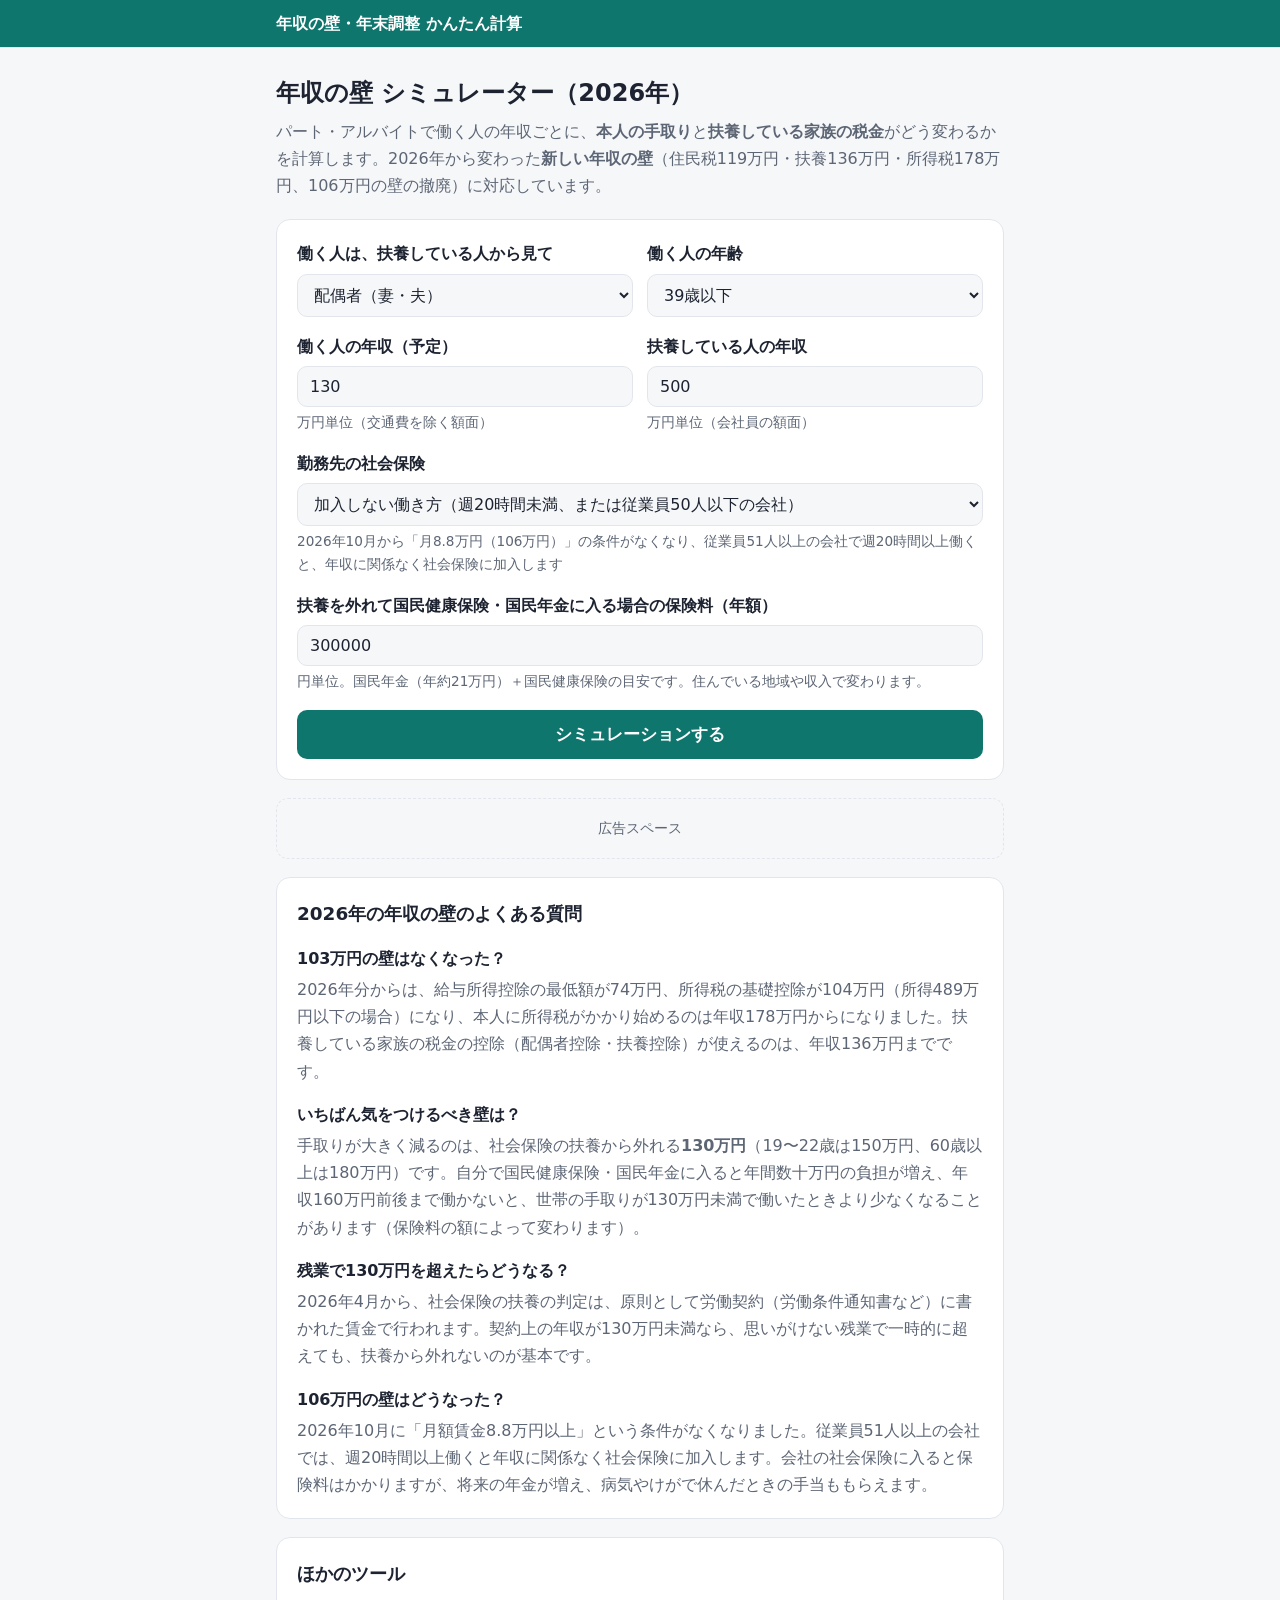
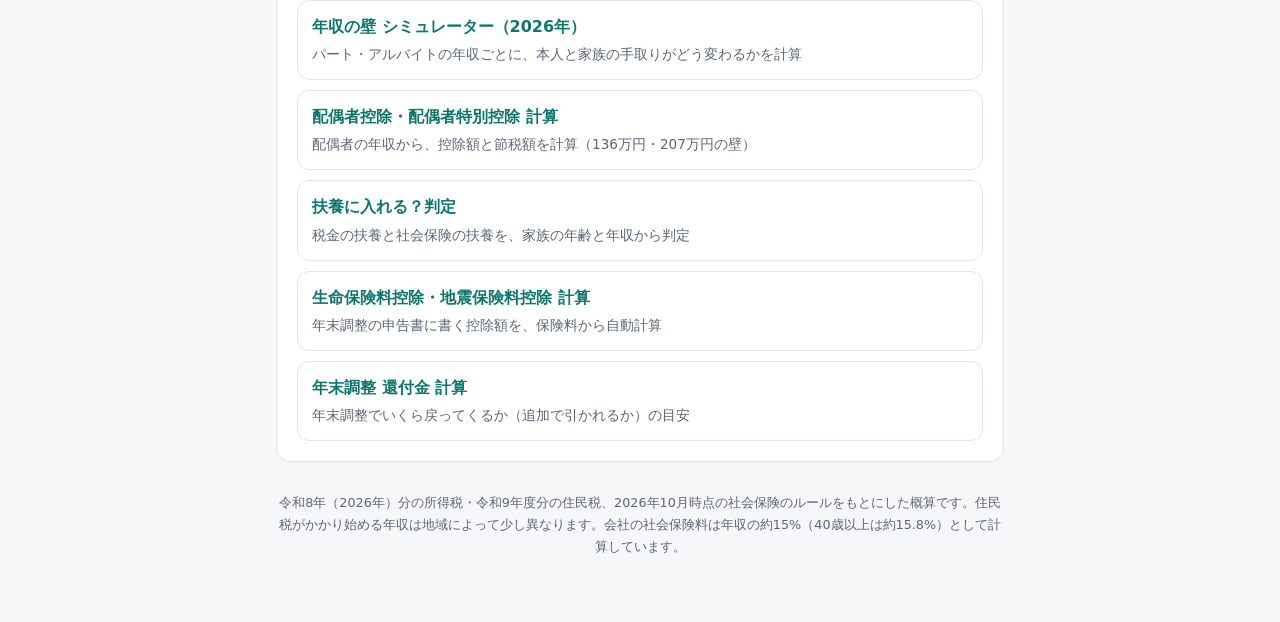
==== index.html @ 6ee4a46b "年収の壁・年末調整 かんたん計算を公開（5ツール） Co-Authored-By: Claude Opus 5.5 <noreply@anthropic.com>" ====
<!doctype html>
<html lang="ja">
<head>
<meta charset="utf-8">
<meta name="viewport" content="width=device-width, initial-scale=1">
<title>年収の壁 シミュレーター【2026年】｜パートの手取りと家族の税金を計算（119万・130万・136万・178万）</title>
<meta name="description" content="パート・アルバイトの年収を入れるだけで、本人の税金・社会保険料・手取りと、扶養している家族の税金がどう変わるかを計算。2026年の新しい年収の壁（住民税119万円、扶養136万円、所得税178万円、106万円の壁の撤廃）に対応した無料シミュレーターです。">
<link rel="canonical" href="https://harryquad.github.io/nenmatsu/">
<link rel="stylesheet" href="assets/style.css">
<style>
.walls{list-style:none;margin:0;padding:0}
.walls li{padding:10px 0;border-bottom:1px solid var(--line)}
.walls b{display:inline-block;min-width:5.5em;color:var(--accent)}
.walls .passed b{color:var(--warn)}
tr.me td{background:var(--accent-soft);font-weight:700}
tr.drop td.num:last-child{color:var(--err)}
.chart svg{width:100%;height:auto;display:block}
.chart .axis{stroke:var(--line)}
.chart .lbl{fill:var(--muted);font-size:11px}
.chart .line{fill:none;stroke:var(--accent);stroke-width:2.5}
.chart .line2{fill:none;stroke:var(--muted);stroke-width:1.5;stroke-dasharray:4 3}
.chart .dot{fill:var(--accent)}
.legend{display:flex;gap:16px;font-size:.8rem;color:var(--muted);margin-top:6px;flex-wrap:wrap}
.legend span::before{content:"";display:inline-block;width:14px;height:3px;margin-right:5px;vertical-align:middle;background:var(--accent)}
.legend span.l2::before{background:var(--muted)}
</style>
</head>
<body>
<header class="site-header"><div><a href="/nenmatsu/">年収の壁・年末調整 かんたん計算</a></div></header>
<div class="wrap">
  <h1>年収の壁 シミュレーター（2026年）</h1>
  <p class="lead">パート・アルバイトで働く人の年収ごとに、<strong>本人の手取り</strong>と<strong>扶養している家族の税金</strong>がどう変わるかを計算します。2026年から変わった<strong>新しい年収の壁</strong>（住民税119万円・扶養136万円・所得税178万円、106万円の壁の撤廃）に対応しています。</p>

  <div class="card">
    <div class="row">
      <div class="field">
        <label for="rel">働く人は、扶養している人から見て</label>
        <select id="rel">
          <option value="spouse">配偶者（妻・夫）</option>
          <option value="student">子ども（19〜22歳・大学生など）</option>
          <option value="teen">子ども（16〜18歳・高校生など）</option>
        </select>
      </div>
      <div class="field" id="ageField">
        <label for="age">働く人の年齢</label>
        <select id="age">
          <option value="u40">39歳以下</option>
          <option value="40">40〜59歳</option>
          <option value="60">60〜69歳</option>
          <option value="70">70歳以上</option>
        </select>
      </div>
    </div>
    <div class="row">
      <div class="field"><label for="wage">働く人の年収（予定）</label><input type="number" id="wage" min="0" value="130">
        <div class="hint">万円単位（交通費を除く額面）</div></div>
      <div class="field"><label for="sup">扶養している人の年収</label><input type="number" id="sup" min="0" value="500">
        <div class="hint">万円単位（会社員の額面）</div></div>
    </div>
    <div class="field" id="shahoField">
      <label for="shaho">勤務先の社会保険</label>
      <select id="shaho">
        <option value="none">加入しない働き方（週20時間未満、または従業員50人以下の会社）</option>
        <option value="company">加入する働き方（従業員51人以上の会社で週20時間以上など）</option>
      </select>
      <div class="hint">2026年10月から「月8.8万円（106万円）」の条件がなくなり、従業員51人以上の会社で週20時間以上働くと、年収に関係なく社会保険に加入します</div>
    </div>
    <div class="field" id="kokuhoField">
      <label for="kokuho">扶養を外れて国民健康保険・国民年金に入る場合の保険料（年額）</label>
      <input type="number" id="kokuho" min="0" value="300000">
      <div class="hint" id="kokuhoHint">円単位。住んでいる地域や収入で変わります。わかる場合は市区町村のシミュレーションの金額を入れてください</div>
    </div>
    <button id="calc">シミュレーションする</button>
  </div>

  <div class="card" id="result" hidden></div>

  <div class="ad">広告スペース</div>

  <div class="card faq">
    <h2>2026年の年収の壁のよくある質問</h2>
    <h3>103万円の壁はなくなった？</h3>
    <p>2026年分からは、給与所得控除の最低額が74万円、所得税の基礎控除が104万円（所得489万円以下の場合）になり、本人に所得税がかかり始めるのは年収178万円からになりました。扶養している家族の税金の控除（配偶者控除・扶養控除）が使えるのは、年収136万円までです。</p>
    <h3>いちばん気をつけるべき壁は？</h3>
    <p>手取りが大きく減るのは、社会保険の扶養から外れる<strong>130万円</strong>（19〜22歳は150万円、60歳以上は180万円）です。自分で国民健康保険・国民年金に入ると年間数十万円の負担が増え、年収160万円前後まで働かないと、世帯の手取りが130万円未満で働いたときより少なくなることがあります（保険料の額によって変わります）。</p>
    <h3>残業で130万円を超えたらどうなる？</h3>
    <p>2026年4月から、社会保険の扶養の判定は、原則として労働契約（労働条件通知書など）に書かれた賃金で行われます。契約上の年収が130万円未満なら、思いがけない残業で一時的に超えても、扶養から外れないのが基本です。</p>
    <h3>106万円の壁はどうなった？</h3>
    <p>2026年10月に「月額賃金8.8万円以上」という条件がなくなりました。従業員51人以上の会社では、週20時間以上働くと年収に関係なく社会保険に加入します。会社の社会保険に入ると保険料はかかりますが、将来の年金が増え、病気やけがで休んだときの手当ももらえます。</p>
  </div>

  <div class="card" id="related"></div>

  <footer>令和8年（2026年）分の所得税・令和9年度分の住民税、2026年10月時点の社会保険のルールをもとにした概算です。住民税がかかり始める年収は地域によって少し異なります。会社の社会保険料は年収の約15%（40歳以上は約15.8%）として計算しています。</footer>
</div>

<script src="assets/site.js"></script>
<script src="assets/calc.js"></script>
<script>
const $ = id => document.getElementById(id);
const KOKUHO_DEFAULT = { spouse: 300000, student: 60000, teen: 60000, spouse60: 150000 };
function syncForm() {
  const rel = $("rel").value;
  $("ageField").hidden = rel !== "spouse";
  $("shahoField").hidden = rel !== "spouse";
  const age = $("age").value;
  $("kokuho").value = rel === "spouse" ? (age === "60" || age === "70" ? KOKUHO_DEFAULT.spouse60 : KOKUHO_DEFAULT.spouse) : KOKUHO_DEFAULT[rel];
  $("kokuhoHint").textContent = rel === "spouse"
    ? (age === "60" || age === "70" ? "円単位。60歳以上は国民年金の加入義務がないため、国民健康保険料のみの目安です。" : "円単位。国民年金（年約21万円）＋国民健康保険の目安です。住んでいる地域や収入で変わります。")
    : "円単位。学生は国民年金の「学生納付特例」を使うと納付を先送りできるため、国民健康保険料のみの目安です。";
}
$("rel").addEventListener("change", syncForm);
$("age").addEventListener("change", syncForm);

function model() {
  const rel = $("rel").value, age = $("age").value;
  const over40 = rel === "spouse" && age !== "u40";
  const threshold = rel === "student" ? 1500000 : rel === "spouse" && (age === "60" || age === "70") ? 1800000 : 1300000;
  const company = rel === "spouse" && $("shaho").value === "company";
  const kokuho = Math.max(0, Number($("kokuho").value) || 0);
  const sup = (Number($("sup").value) || 0) * MAN;
  const supIncome = salaryIncome(sup);
  const ded = inc => rel === "spouse" ? spouseDeduction(supIncome, inc, age === "70")
    : dependentDeduction(rel === "student" ? 20 : 17, inc);
  const max = ded(0);
  const rate = supporterRate(sup, false, max.it);

  const at = salary => {
    const social = company ? socialEstimate(salary, over40) : salary >= threshold ? kokuho : 0;
    const t = personTax(salary, social);
    const d = ded(t.income);
    const familyUp = Math.floor((max.it - d.it) * rate * 1.021 + (max.rt - d.rt) * 0.1);
    const net = salary - social - t.incomeTax - t.residentTax;
    return { salary, social, ...t, d, familyUp, net, household: net - familyUp };
  };
  return { rel, age, threshold, company, at, rate, max };
}

function chart(m) {
  const xs = []; for (let s = 800000; s <= 2400000; s += 10000) xs.push(m.at(s));
  const W = 640, H = 240, L = 48, R = 10, T = 12, B = 28;
  const minY = Math.min(...xs.map(p => Math.min(p.household, p.net))), maxY = Math.max(...xs.map(p => p.net));
  const x = v => L + (v - 800000) / 1600000 * (W - L - R);
  const y = v => T + (1 - (v - minY) / (maxY - minY)) * (H - T - B);
  const path = key => xs.map((p, i) => `${i ? "L" : "M"}${x(p.salary).toFixed(1)},${y(p[key]).toFixed(1)}`).join("");
  let grid = "";
  for (let s = 800000; s <= 2400000; s += 200000) grid += `<line class="axis" x1="${x(s)}" y1="${T}" x2="${x(s)}" y2="${H - B}"/><text class="lbl" x="${x(s)}" y="${H - 10}" text-anchor="middle">${s / MAN}万</text>`;
  const step = Math.ceil((maxY - minY) / 4 / 100000) * 100000;
  for (let v = Math.ceil(minY / step) * step; v <= maxY; v += step) grid += `<line class="axis" x1="${L}" y1="${y(v)}" x2="${W - R}" y2="${y(v)}"/><text class="lbl" x="${L - 6}" y="${y(v) + 4}" text-anchor="end">${Math.round(v / MAN)}万</text>`;
  const me = m.at((Number($("wage").value) || 0) * MAN);
  const dot = me.salary >= 800000 && me.salary <= 2400000 ? `<circle class="dot" cx="${x(me.salary)}" cy="${y(me.household)}" r="5"/>` : "";
  return `<div class="chart"><svg viewBox="0 0 ${W} ${H}" role="img" aria-label="年収ごとの手取りのグラフ">${grid}<path class="line2" d="${path("net")}"/><path class="line" d="${path("household")}"/>${dot}</svg>
    <div class="legend"><span>世帯で見た手取り（本人の手取り − 家族の税金の増加分）</span><span class="l2">本人の手取り</span></div></div>`;
}

function walls(m, wage) {
  const list = [
    [1060000, "106万円", "2026年10月に撤廃。従業員51人以上の会社で週20時間以上働くと、年収に関係なく社会保険に加入します。"],
    [1190000, "119万円", "超えると本人に住民税がかかり始めます（年数千円から。地域によって少し違います）。"],
    [m.threshold, `${m.threshold / MAN}万円`, `超えると社会保険の扶養から外れ、自分で保険料を払います${m.company ? "（会社の社会保険に加入している場合は関係ありません）" : ""}。2026年4月からは労働契約の賃金で判定し、残業代は含めません。`],
    [1780000, "178万円", "超えると本人に所得税がかかり始めます。"],
  ];
  if (m.rel === "spouse") {
    list.push([1360000, "136万円", "超えると配偶者控除から配偶者特別控除に切り替わります。ただし控除額は169万円まで同じなので、家族の税金は増えません。"]);
    list.push([1690000, "169万円", "超えると配偶者特別控除が少しずつ減り、家族の税金が増え始めます。"]);
    list.push([2070000, "207万円", "超えると配偶者特別控除がなくなります。"]);
  } else if (m.rel === "student") {
    list.push([1360000, "136万円", "超えると特定扶養控除から特定親族特別控除に切り替わります。控除額は159万円まで同じ（所得税63万円）です。"]);
    list.push([1970000, "197万円", "超えると特定親族特別控除がなくなり、家族の控除がゼロになります。"]);
  } else {
    list.push([1360000, "136万円", "超えると家族の扶養控除（38万円）がなくなり、家族の税金が年に数万円増えます。"]);
  }
  list.sort((a, b) => a[0] - b[0]);
  return `<ul class="walls">${list.map(w => `<li class="${wage > w[0] ? "passed" : ""}"><b>${w[1]}</b>${w[2]}${wage > w[0] ? "（超えています）" : ""}</li>`).join("")}</ul>`;
}

function calc() {
  const out = $("result");
  out.hidden = false;
  const wage = (Number($("wage").value) || 0) * MAN;
  const m = model();
  const me = m.at(wage);
  const base = [800000, 1000000, 1100000, 1190000, 1200000, m.threshold - 10000, m.threshold, 1360000, 1400000, 1500000, 1600000, 1690000, 1780000, 1800000, 1900000, 2000000, 2070000, 2200000];
  const rows = [...new Set(base.concat(wage))].filter(s => s > 0).sort((a, b) => a - b).map(m.at);
  const noLoss = (() => { // 扶養内の手取りを取り戻せる年収
    const inside = m.at(m.threshold - 10000).household;
    for (let s = m.threshold; s <= 3000000; s += 10000) if (m.at(s).household >= inside) return s;
    return null;
  })();

  out.innerHTML = `
    <div class="big">
      <div class="stat good"><div class="k">本人の手取り</div><div class="v">${yen(me.net)}</div></div>
      <div class="stat ${me.familyUp ? "warn" : ""}"><div class="k">家族の税金の増加</div><div class="v">${yen(me.familyUp)}</div></div>
      <div class="stat"><div class="k">世帯で見た手取り</div><div class="v">${yen(me.household)}</div></div>
    </div>
    <table class="info">
      <tr><td>本人の社会保険料</td><td class="num">${yen(me.social)}</td></tr>
      <tr><td>本人の所得税</td><td class="num">${yen(me.incomeTax)}</td></tr>
      <tr><td>本人の住民税</td><td class="num">${yen(me.residentTax)}</td></tr>
      <tr><td>家族が受けられる控除</td><td class="num">${me.d.type}（所得税 ${me.d.it / MAN}万円）</td></tr>
    </table>
    ${!m.company && noLoss ? `<p class="note">社会保険の扶養を外れると、<strong>年収${Math.ceil(noLoss / MAN)}万円くらい</strong>まで働かないと、${m.threshold / MAN}万円未満で働いたときの世帯の手取りに届きません。</p>` : ""}
    <h2 style="margin-top:18px">年収ごとの手取り</h2>
    ${chart(m)}
    <div style="overflow-x:auto;margin-top:12px"><table class="info">
      <tr><th>年収</th><th class="num">本人の税金＋保険料</th><th class="num">家族の税金の増加</th><th class="num">世帯で見た手取り</th></tr>
      ${rows.map((r, i) => `<tr class="${r.salary === wage ? "me" : ""} ${i && r.household < rows[i - 1].household ? "drop" : ""}"><td>${(r.salary / MAN).toLocaleString("ja-JP")}万円</td><td class="num">${yen(r.social + r.incomeTax + r.residentTax)}</td><td class="num">${yen(r.familyUp)}</td><td class="num">${yen(r.household)}</td></tr>`).join("")}
    </table></div>
    <p class="hint">赤字の行は、年収が増えたのに世帯の手取りが減る部分です。</p>
    <h2 style="margin-top:18px">あなたに関係する年収の壁</h2>
    ${walls(m, wage)}`;
  out.scrollIntoView({ behavior: "smooth", block: "start" });
}
$("calc").addEventListener("click", calc);
syncForm();
</script>
</body>
</html>
---- assets/style.css ----
:root{
  --bg:#f6f7f9;--card:#fff;--text:#1d2330;--muted:#5d6675;--line:#e2e6ec;
  --accent:#0f766e;--accent-soft:#e6f6f4;--on-accent:#fff;--good:#16a34a;--good-soft:#dcfce7;
  --warn:#ea580c;--warn-soft:#ffedd5;--off:#9aa3b2;--err:#dc2626;
}
@media (prefers-color-scheme: dark){
  :root{
    --bg:#0f1218;--card:#181c24;--text:#e7eaf0;--muted:#9aa3b2;--line:#2a303c;
    --accent:#2dd4bf;--accent-soft:#11302c;--on-accent:#06201d;--good:#4ade80;--good-soft:#12301f;
    --warn:#fb923c;--warn-soft:#3a2413;--off:#5d6675;--err:#f87171;
  }
}
*{box-sizing:border-box}
body{margin:0;background:var(--bg);color:var(--text);font-family:system-ui,-apple-system,"Hiragino Sans","Yu Gothic UI",sans-serif;line-height:1.7}
a{color:var(--accent)}
.site-header{background:var(--accent);border-bottom:1px solid var(--line)}
.site-header div{max-width:760px;margin:0 auto;padding:10px 16px}
.site-header a{font-weight:700;text-decoration:none;color:var(--on-accent)}
.wrap{max-width:760px;margin:0 auto;padding:24px 16px 64px}
h1{font-size:1.5rem;margin:.2em 0 .3em;line-height:1.4}
h2{font-size:1.15rem;margin:0 0 10px}
.lead{color:var(--muted);margin:0 0 20px}
.card{background:var(--card);border:1px solid var(--line);border-radius:14px;padding:20px;margin-bottom:18px}
label{display:block;font-weight:600;margin-bottom:6px}
.field{margin-bottom:16px}
input[type=date],input[type=number],input[type=text],select,textarea{width:100%;padding:10px 12px;font-size:1rem;border:1px solid var(--line);border-radius:10px;background:var(--bg);color:var(--text);font-family:inherit}
.row{display:grid;grid-template-columns:1fr 1fr;gap:14px}
@media (max-width:520px){.row{grid-template-columns:1fr}}
.checks{display:flex;flex-wrap:wrap;gap:8px 18px}
.checks label{font-weight:400;display:flex;align-items:center;gap:6px;margin:0}
.hint{font-size:.85rem;color:var(--muted);margin-top:4px}
button{width:100%;padding:13px;font-size:1.05rem;font-weight:700;border:0;border-radius:10px;background:var(--accent);color:var(--on-accent);cursor:pointer;font-family:inherit}
button:hover{filter:brightness(1.08)}
button.sub{background:var(--accent-soft);color:var(--accent)}
.big{display:grid;grid-template-columns:repeat(3,1fr);gap:10px;margin-bottom:14px}
@media (max-width:520px){.big{grid-template-columns:1fr}}
.stat{border-radius:12px;padding:14px;background:var(--bg)}
.stat .k{font-size:.8rem;color:var(--muted)}
.stat .v{font-size:1.25rem;font-weight:700}
.stat.warn .v{color:var(--warn)} .stat.good .v{color:var(--good)}
.err{color:var(--err);font-weight:600}
table.info{width:100%;border-collapse:collapse;font-size:.95rem}
table.info td,table.info th{padding:8px 4px;border-bottom:1px solid var(--line);vertical-align:top;text-align:left}
table.info th{color:var(--muted);font-weight:500;font-size:.85rem}
table.info td:first-child{color:var(--muted)}
table.info td.num,table.info th.num{text-align:right;font-variant-numeric:tabular-nums}
.note{font-size:.85rem;color:var(--muted);background:var(--bg);border-radius:10px;padding:10px 12px;margin-top:12px}
.ad{border:1px dashed var(--line);border-radius:12px;padding:18px;text-align:center;color:var(--muted);font-size:.85rem;margin-bottom:18px}
.faq h3{font-size:1rem;margin:16px 0 4px}
.faq p{margin:0;color:var(--muted)}
.tools{list-style:none;margin:0;padding:0;display:grid;gap:10px}
.tools a{display:block;padding:12px 14px;border:1px solid var(--line);border-radius:12px;text-decoration:none;color:var(--text);background:var(--card)}
.tools a:hover{border-color:var(--accent)}
.tools b{display:block;color:var(--accent)}
.tools span{font-size:.85rem;color:var(--muted)}
footer{font-size:.8rem;color:var(--muted);text-align:center;margin-top:30px}
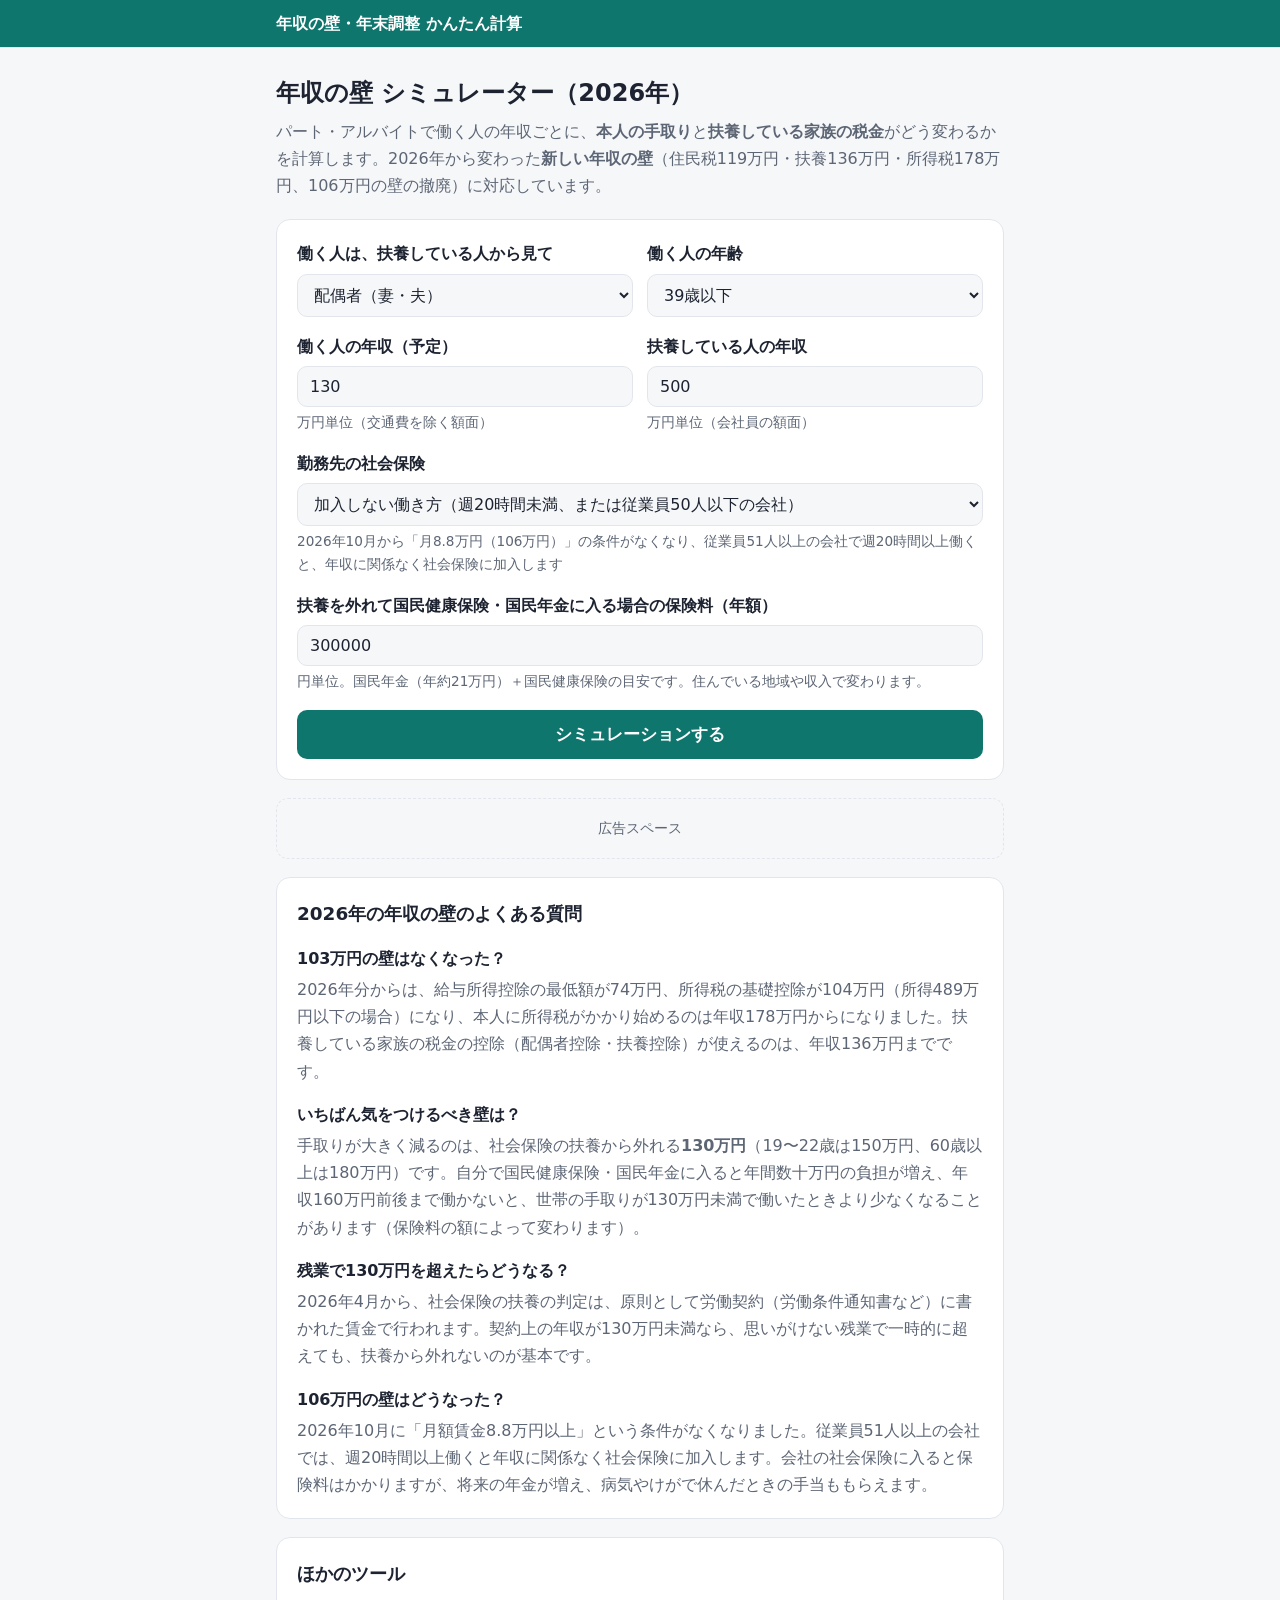
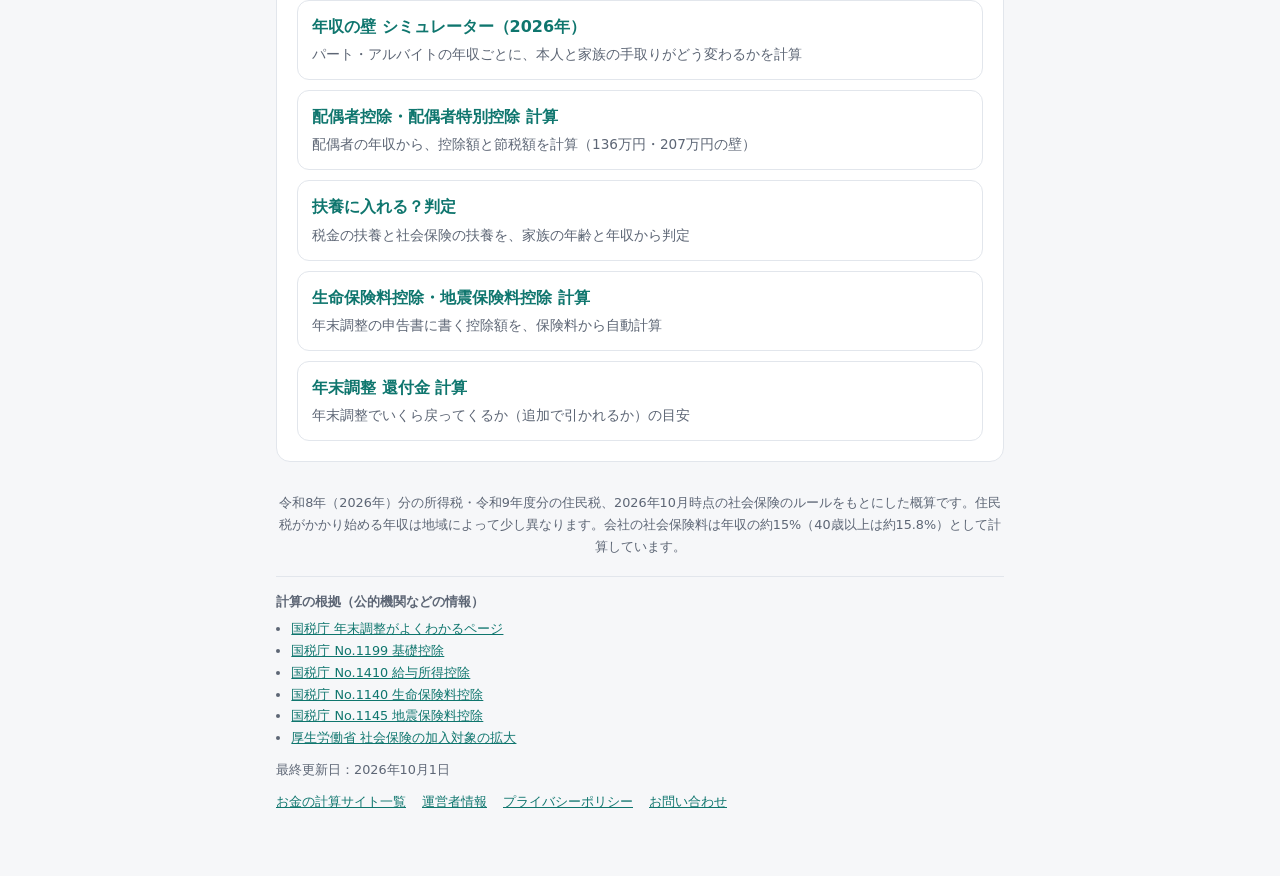
==== commit 0ae6d9a7: "運営者情報・プライバシーポリシー・お問い合わせ・サイト一覧へのリンク、計算の根拠、最終更新日、OGP、アイコンを追加 Co-Authored-By: Claude Opus 5.5 <noreply@" ====
--- a/index.html
+++ b/index.html
@@ -6,6 +6,17 @@
 <title>年収の壁 シミュレーター【2026年】｜パートの手取りと家族の税金を計算（119万・130万・136万・178万）</title>
 <meta name="description" content="パート・アルバイトの年収を入れるだけで、本人の税金・社会保険料・手取りと、扶養している家族の税金がどう変わるかを計算。2026年の新しい年収の壁（住民税119万円、扶養136万円、所得税178万円、106万円の壁の撤廃）に対応した無料シミュレーターです。">
 <link rel="canonical" href="https://harryquad.github.io/nenmatsu/">
+<!--sw-head-->
+<meta property="og:type" content="website">
+<meta property="og:site_name" content="年収の壁・年末調整 かんたん計算">
+<meta property="og:title" content="年収の壁 シミュレーター【2026年】｜パートの手取りと家族の税金を計算（119万・130万・136万・178万）">
+<meta property="og:description" content="パート・アルバイトの年収を入れるだけで、本人の税金・社会保険料・手取りと、扶養している家族の税金がどう変わるかを計算。2026年の新しい年収の壁（住民税119万円、扶養136万円、所得税178万円、106万円の壁の撤廃）に対応した無料シミュレーターです。">
+<meta property="og:url" content="https://harryquad.github.io/nenmatsu/">
+<meta property="og:locale" content="ja_JP">
+<meta name="twitter:card" content="summary">
+<link rel="icon" href="/favicon.ico" sizes="48x48">
+<link rel="icon" href="/favicon.svg" type="image/svg+xml">
+<!--/sw-head-->
 <link rel="stylesheet" href="assets/style.css">
 <style>
 .walls{list-style:none;margin:0;padding:0}
@@ -92,6 +103,9 @@
   <div class="card" id="related"></div>
 
   <footer>令和8年（2026年）分の所得税・令和9年度分の住民税、2026年10月時点の社会保険のルールをもとにした概算です。住民税がかかり始める年収は地域によって少し異なります。会社の社会保険料は年収の約15%（40歳以上は約15.8%）として計算しています。</footer>
+<!--sw-foot-->
+<div style="font-size:.8rem;color:var(--muted);margin-top:18px;border-top:1px solid var(--line);padding-top:14px"><p style="margin:0 0 6px;font-weight:600">計算の根拠（公的機関などの情報）</p><ul style="margin:0 0 10px;padding-left:1.2em"><li><a href="https://www.nta.go.jp/users/gensen/nencho/index.htm" target="_blank" rel="noopener">国税庁 年末調整がよくわかるページ</a></li><li><a href="https://www.nta.go.jp/taxes/shiraberu/taxanswer/shotoku/1199.htm" target="_blank" rel="noopener">国税庁 No.1199 基礎控除</a></li><li><a href="https://www.nta.go.jp/taxes/shiraberu/taxanswer/shotoku/1410.htm" target="_blank" rel="noopener">国税庁 No.1410 給与所得控除</a></li><li><a href="https://www.nta.go.jp/taxes/shiraberu/taxanswer/shotoku/1140.htm" target="_blank" rel="noopener">国税庁 No.1140 生命保険料控除</a></li><li><a href="https://www.nta.go.jp/taxes/shiraberu/taxanswer/shotoku/1145.htm" target="_blank" rel="noopener">国税庁 No.1145 地震保険料控除</a></li><li><a href="https://www.mhlw.go.jp/tekiyoukakudai/" target="_blank" rel="noopener">厚生労働省 社会保険の加入対象の拡大</a></li></ul><p style="margin:0 0 10px">最終更新日：2026年10月1日</p><nav style="display:flex;flex-wrap:wrap;gap:6px 16px"><a href="/sites/">お金の計算サイト一覧</a><a href="/about/">運営者情報</a><a href="/privacy/">プライバシーポリシー</a><a href="/contact/">お問い合わせ</a></nav></div>
+<!--/sw-foot-->
 </div>
 
 <script src="assets/site.js"></script>
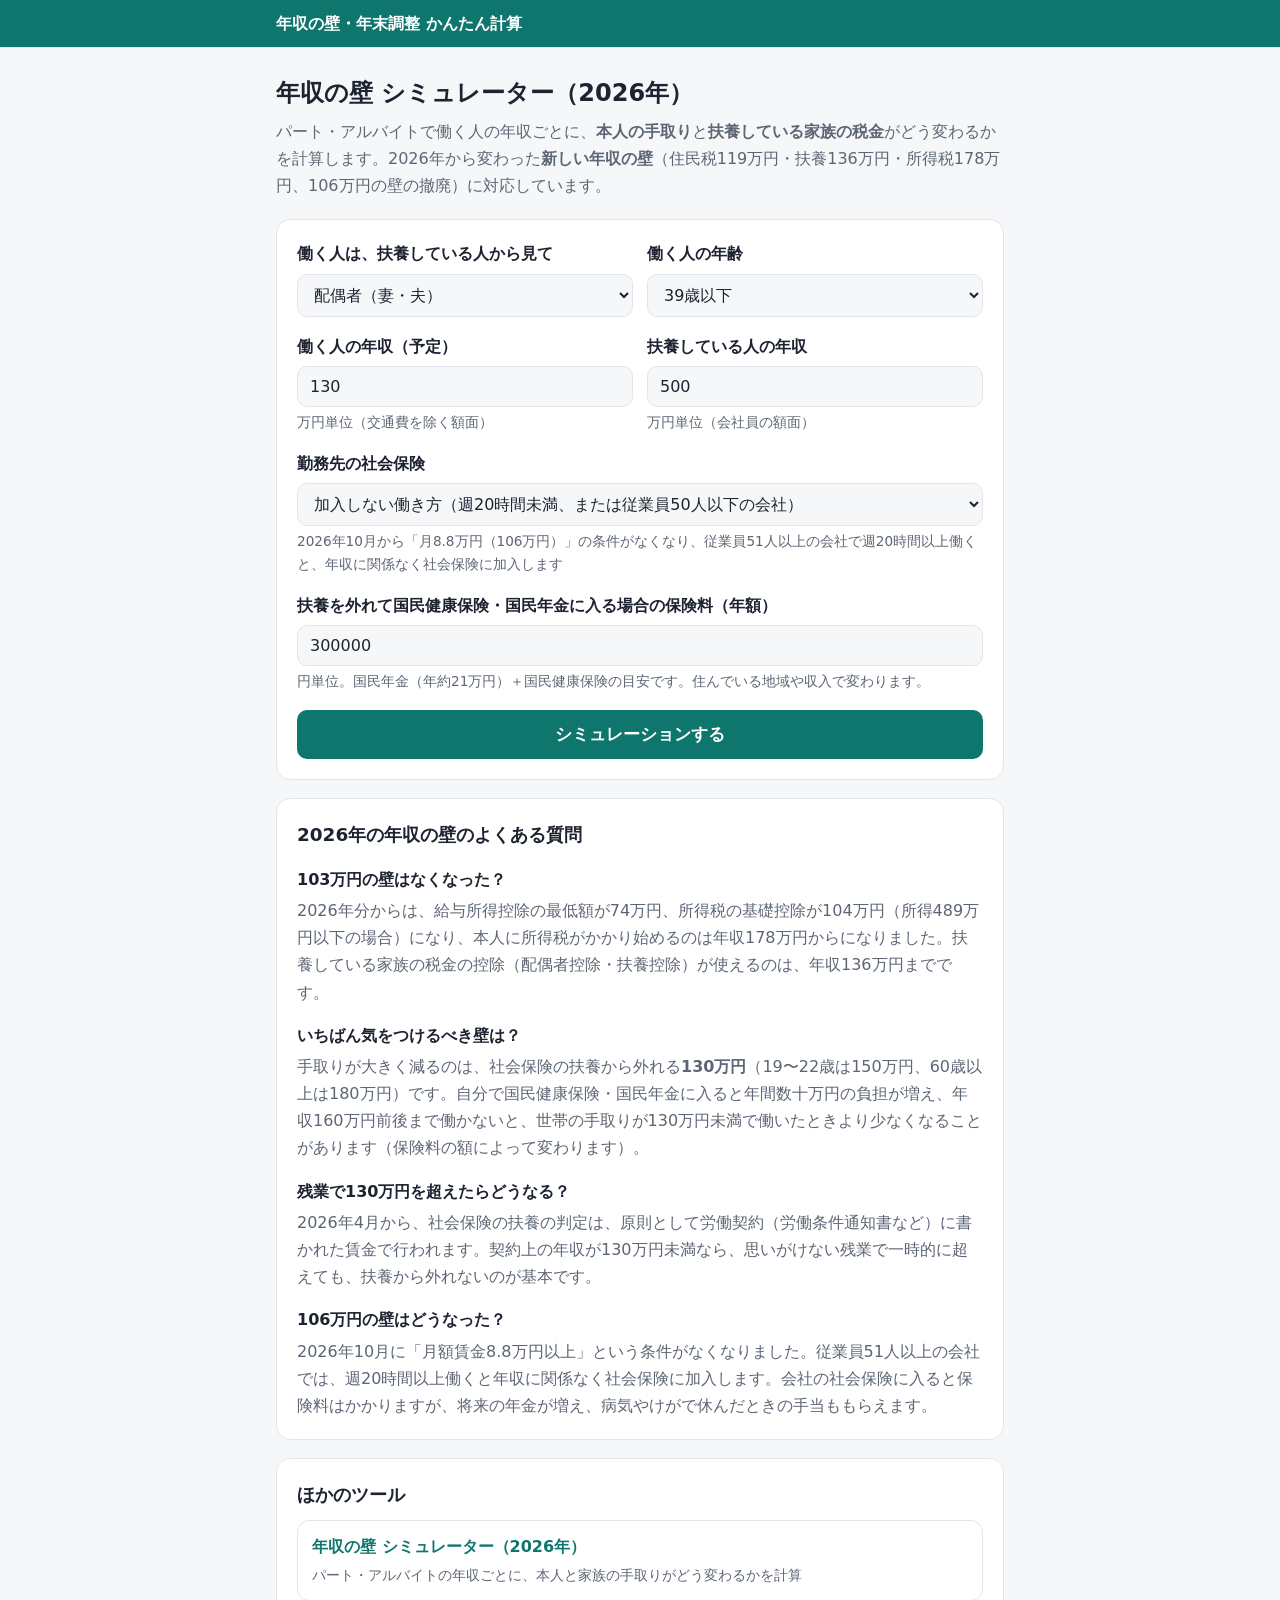
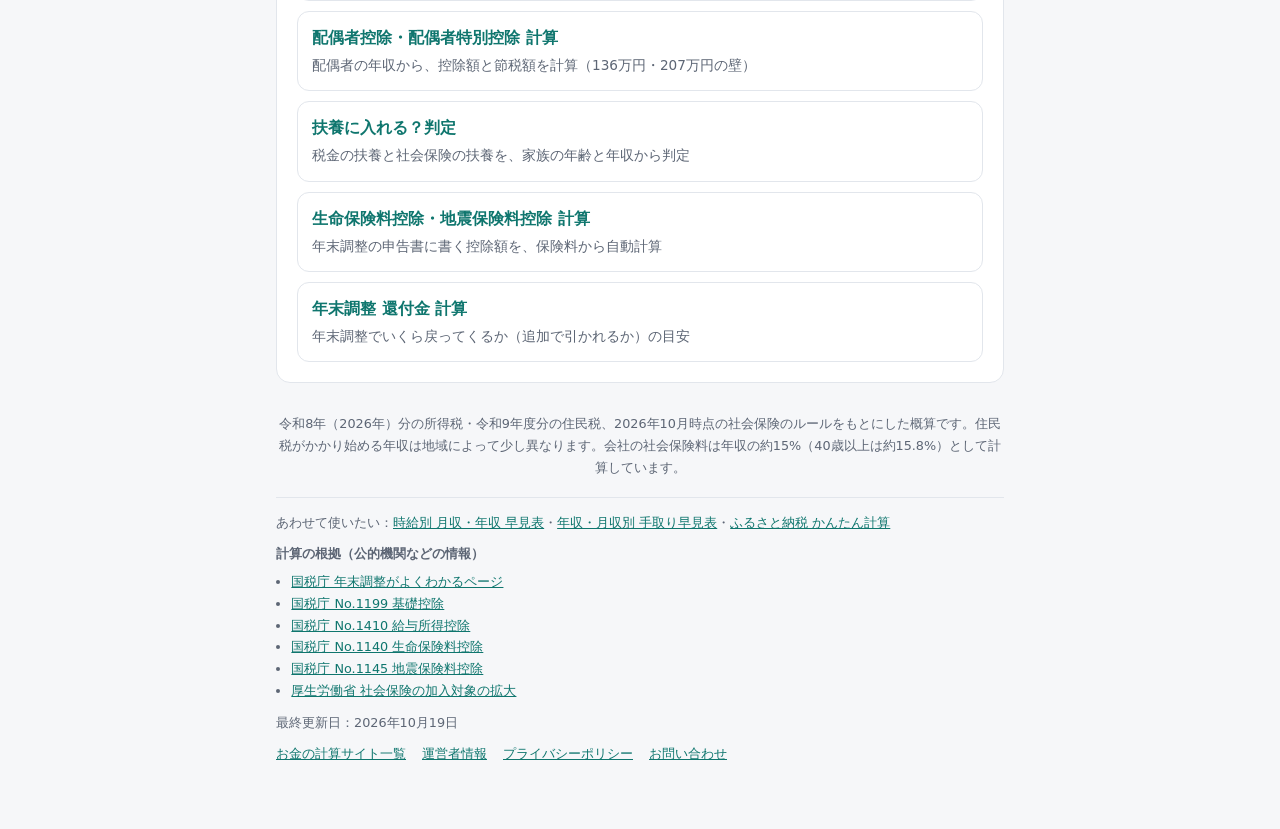
==== commit b5d3e44c: "空の広告枠を非表示にし、関連サイトへのリンクを追加 Co-Authored-By: Claude Opus 5.5 <noreply@anthropic.com>" ====
--- a/index.html
+++ b/index.html
@@ -104,7 +104,7 @@
 
   <footer>令和8年（2026年）分の所得税・令和9年度分の住民税、2026年10月時点の社会保険のルールをもとにした概算です。住民税がかかり始める年収は地域によって少し異なります。会社の社会保険料は年収の約15%（40歳以上は約15.8%）として計算しています。</footer>
 <!--sw-foot-->
-<div style="font-size:.8rem;color:var(--muted);margin-top:18px;border-top:1px solid var(--line);padding-top:14px"><p style="margin:0 0 6px;font-weight:600">計算の根拠（公的機関などの情報）</p><ul style="margin:0 0 10px;padding-left:1.2em"><li><a href="https://www.nta.go.jp/users/gensen/nencho/index.htm" target="_blank" rel="noopener">国税庁 年末調整がよくわかるページ</a></li><li><a href="https://www.nta.go.jp/taxes/shiraberu/taxanswer/shotoku/1199.htm" target="_blank" rel="noopener">国税庁 No.1199 基礎控除</a></li><li><a href="https://www.nta.go.jp/taxes/shiraberu/taxanswer/shotoku/1410.htm" target="_blank" rel="noopener">国税庁 No.1410 給与所得控除</a></li><li><a href="https://www.nta.go.jp/taxes/shiraberu/taxanswer/shotoku/1140.htm" target="_blank" rel="noopener">国税庁 No.1140 生命保険料控除</a></li><li><a href="https://www.nta.go.jp/taxes/shiraberu/taxanswer/shotoku/1145.htm" target="_blank" rel="noopener">国税庁 No.1145 地震保険料控除</a></li><li><a href="https://www.mhlw.go.jp/tekiyoukakudai/" target="_blank" rel="noopener">厚生労働省 社会保険の加入対象の拡大</a></li></ul><p style="margin:0 0 10px">最終更新日：2026年10月1日</p><nav style="display:flex;flex-wrap:wrap;gap:6px 16px"><a href="/sites/">お金の計算サイト一覧</a><a href="/about/">運営者情報</a><a href="/privacy/">プライバシーポリシー</a><a href="/contact/">お問い合わせ</a></nav></div>
+<div style="font-size:.8rem;color:var(--muted);margin-top:18px;border-top:1px solid var(--line);padding-top:14px"><p style="margin:0 0 10px">あわせて使いたい：<a href="/jikyu-hayami/">時給別 月収・年収 早見表</a>・<a href="/nenshu/">年収・月収別 手取り早見表</a>・<a href="/furusato/">ふるさと納税 かんたん計算</a></p><p style="margin:0 0 6px;font-weight:600">計算の根拠（公的機関などの情報）</p><ul style="margin:0 0 10px;padding-left:1.2em"><li><a href="https://www.nta.go.jp/users/gensen/nencho/index.htm" target="_blank" rel="noopener">国税庁 年末調整がよくわかるページ</a></li><li><a href="https://www.nta.go.jp/taxes/shiraberu/taxanswer/shotoku/1199.htm" target="_blank" rel="noopener">国税庁 No.1199 基礎控除</a></li><li><a href="https://www.nta.go.jp/taxes/shiraberu/taxanswer/shotoku/1410.htm" target="_blank" rel="noopener">国税庁 No.1410 給与所得控除</a></li><li><a href="https://www.nta.go.jp/taxes/shiraberu/taxanswer/shotoku/1140.htm" target="_blank" rel="noopener">国税庁 No.1140 生命保険料控除</a></li><li><a href="https://www.nta.go.jp/taxes/shiraberu/taxanswer/shotoku/1145.htm" target="_blank" rel="noopener">国税庁 No.1145 地震保険料控除</a></li><li><a href="https://www.mhlw.go.jp/tekiyoukakudai/" target="_blank" rel="noopener">厚生労働省 社会保険の加入対象の拡大</a></li></ul><p style="margin:0 0 10px">最終更新日：2026年10月19日</p><nav style="display:flex;flex-wrap:wrap;gap:6px 16px"><a href="/sites/">お金の計算サイト一覧</a><a href="/about/">運営者情報</a><a href="/privacy/">プライバシーポリシー</a><a href="/contact/">お問い合わせ</a></nav></div>
 <!--/sw-foot-->
 </div>
 
--- a/assets/style.css
+++ b/assets/style.css
@@ -45,7 +45,8 @@
 table.info td:first-child{color:var(--muted)}
 table.info td.num,table.info th.num{text-align:right;font-variant-numeric:tabular-nums}
 .note{font-size:.85rem;color:var(--muted);background:var(--bg);border-radius:10px;padding:10px 12px;margin-top:12px}
-.ad{border:1px dashed var(--line);border-radius:12px;padding:18px;text-align:center;color:var(--muted);font-size:.85rem;margin-bottom:18px}
+.ad{display:none}
+.ad.on{display:block;border:1px solid var(--line);border-radius:12px;padding:14px;margin-bottom:18px;background:var(--card)}
 .faq h3{font-size:1rem;margin:16px 0 4px}
 .faq p{margin:0;color:var(--muted)}
 .tools{list-style:none;margin:0;padding:0;display:grid;gap:10px}
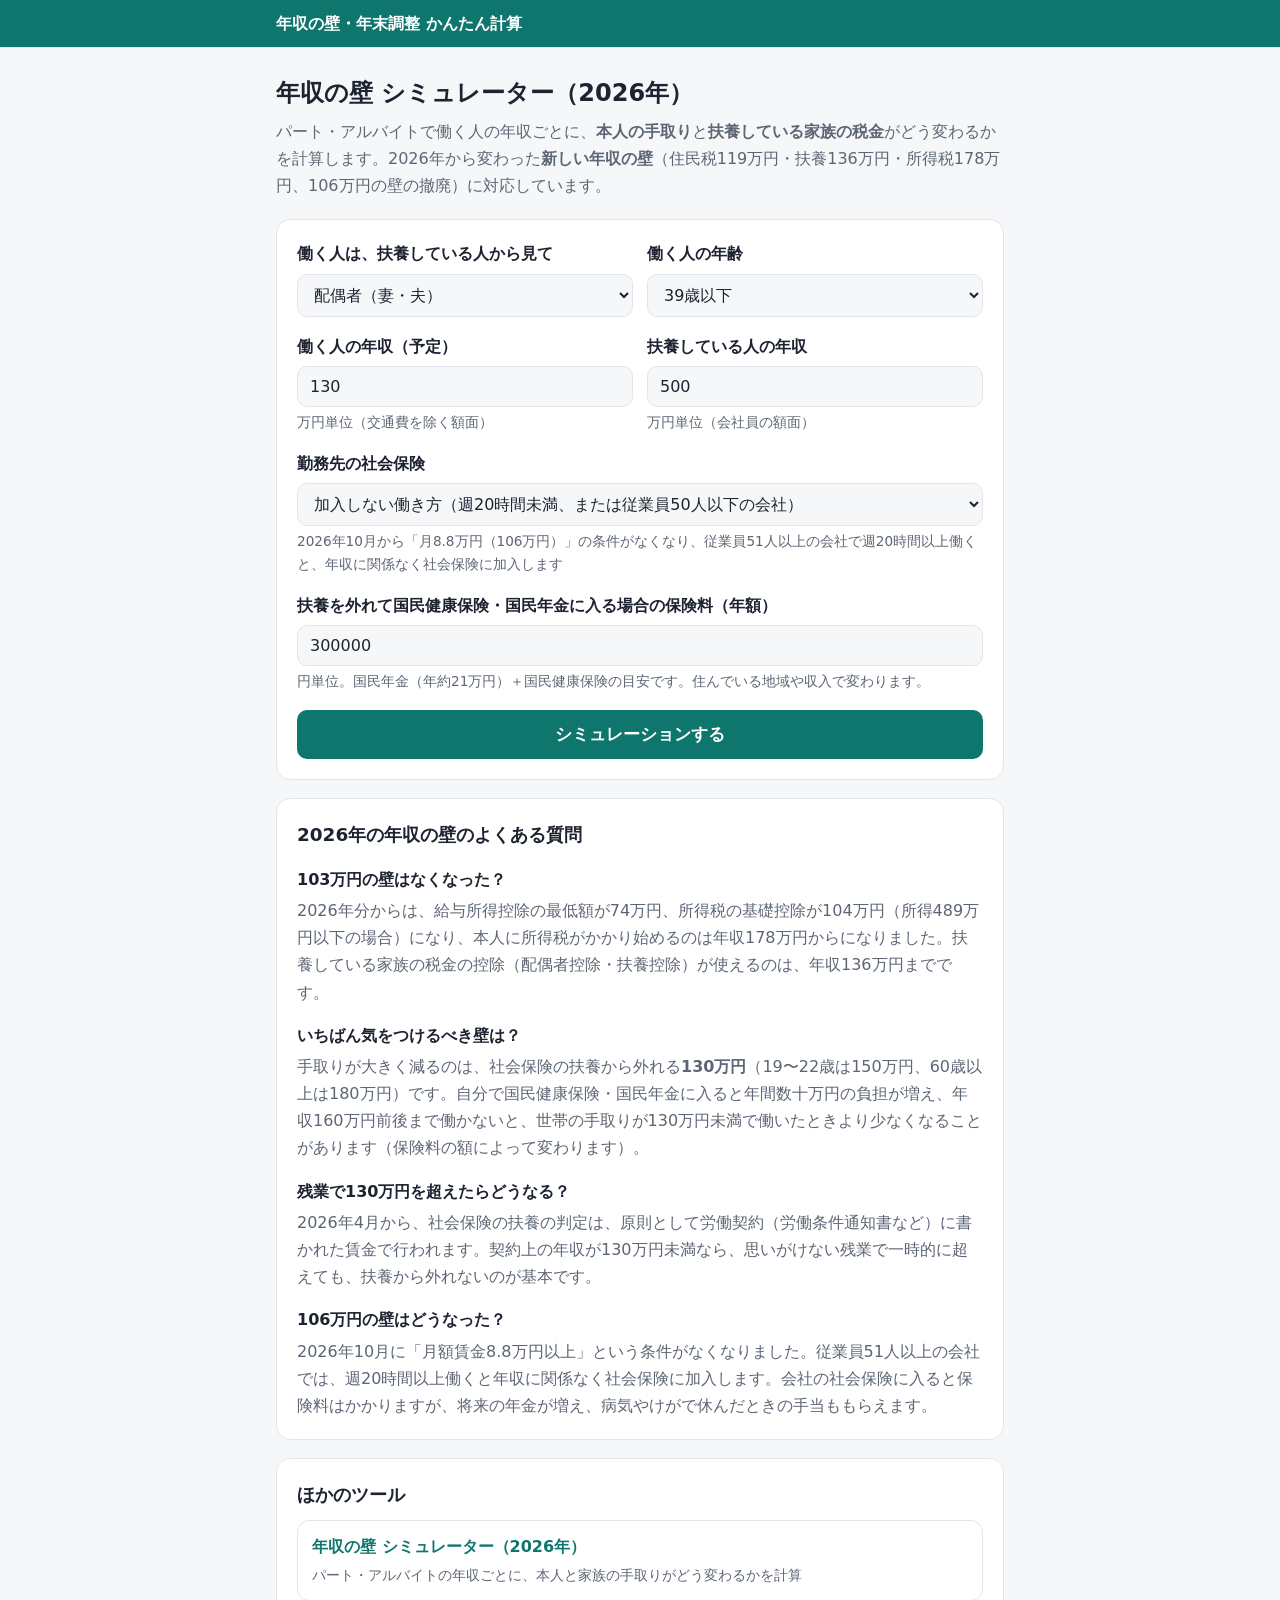
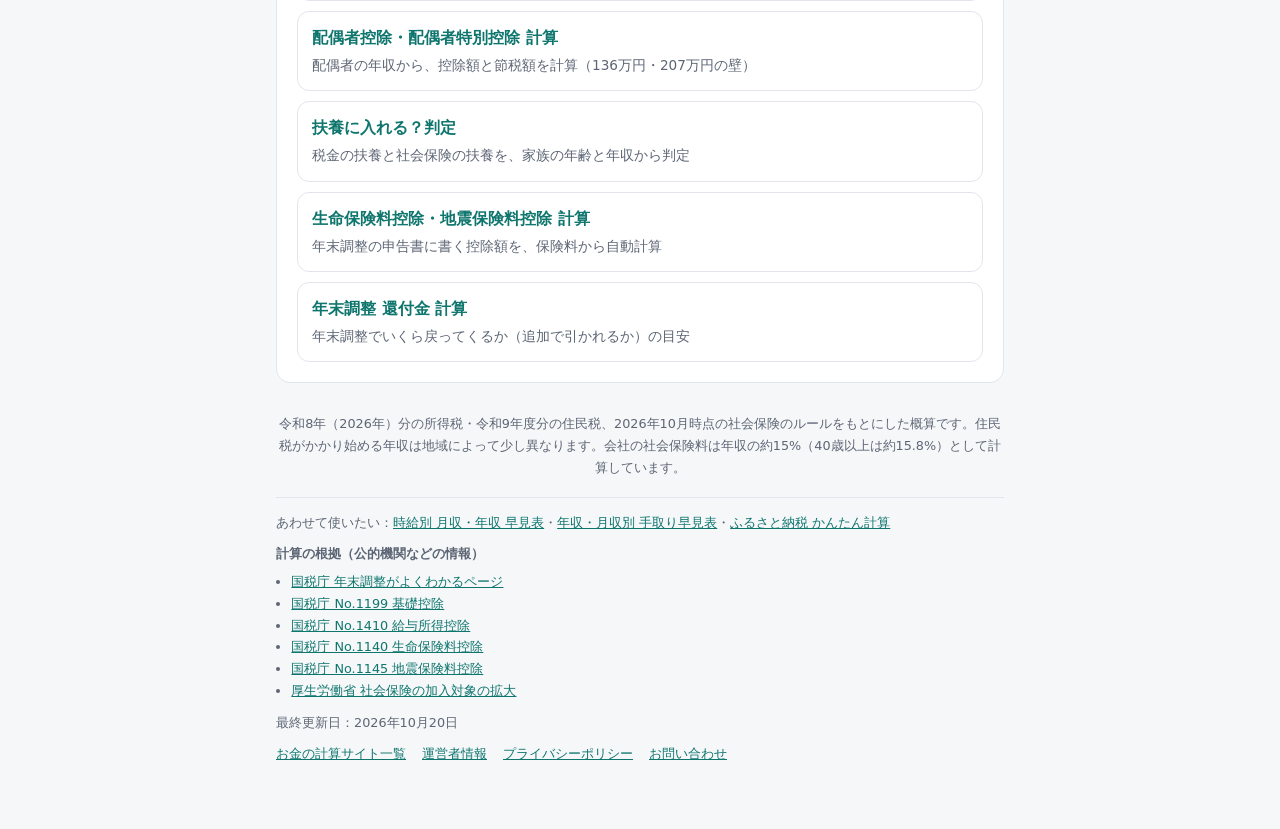
==== commit e0ee00b0: "最終更新日を最新のコミット日に合わせる Co-Authored-By: Claude Opus 5.5 <noreply@anthropic.com>" ====
--- a/index.html
+++ b/index.html
@@ -5,17 +5,19 @@
 <meta name="viewport" content="width=device-width, initial-scale=1">
 <title>年収の壁 シミュレーター【2026年】｜パートの手取りと家族の税金を計算（119万・130万・136万・178万）</title>
 <meta name="description" content="パート・アルバイトの年収を入れるだけで、本人の税金・社会保険料・手取りと、扶養している家族の税金がどう変わるかを計算。2026年の新しい年収の壁（住民税119万円、扶養136万円、所得税178万円、106万円の壁の撤廃）に対応した無料シミュレーターです。">
-<link rel="canonical" href="https://harryquad.github.io/nenmatsu/">
+<link rel="canonical" href="https://okanenokeisan.com/nenmatsu/">
 <!--sw-head-->
 <meta property="og:type" content="website">
 <meta property="og:site_name" content="年収の壁・年末調整 かんたん計算">
 <meta property="og:title" content="年収の壁 シミュレーター【2026年】｜パートの手取りと家族の税金を計算（119万・130万・136万・178万）">
 <meta property="og:description" content="パート・アルバイトの年収を入れるだけで、本人の税金・社会保険料・手取りと、扶養している家族の税金がどう変わるかを計算。2026年の新しい年収の壁（住民税119万円、扶養136万円、所得税178万円、106万円の壁の撤廃）に対応した無料シミュレーターです。">
-<meta property="og:url" content="https://harryquad.github.io/nenmatsu/">
+<meta property="og:url" content="https://okanenokeisan.com/nenmatsu/">
 <meta property="og:locale" content="ja_JP">
 <meta name="twitter:card" content="summary">
 <link rel="icon" href="/favicon.ico" sizes="48x48">
 <link rel="icon" href="/favicon.svg" type="image/svg+xml">
+<script async src="https://www.googletagmanager.com/gtag/js?id=G-CTGWFB173X"></script>
+<script>window.dataLayer=window.dataLayer||[];function gtag(){dataLayer.push(arguments);}gtag('js',new Date());gtag('config','G-CTGWFB173X');</script>
 <!--/sw-head-->
 <link rel="stylesheet" href="assets/style.css">
 <style>
@@ -104,7 +106,7 @@
 
   <footer>令和8年（2026年）分の所得税・令和9年度分の住民税、2026年10月時点の社会保険のルールをもとにした概算です。住民税がかかり始める年収は地域によって少し異なります。会社の社会保険料は年収の約15%（40歳以上は約15.8%）として計算しています。</footer>
 <!--sw-foot-->
-<div style="font-size:.8rem;color:var(--muted);margin-top:18px;border-top:1px solid var(--line);padding-top:14px"><p style="margin:0 0 10px">あわせて使いたい：<a href="/jikyu-hayami/">時給別 月収・年収 早見表</a>・<a href="/nenshu/">年収・月収別 手取り早見表</a>・<a href="/furusato/">ふるさと納税 かんたん計算</a></p><p style="margin:0 0 6px;font-weight:600">計算の根拠（公的機関などの情報）</p><ul style="margin:0 0 10px;padding-left:1.2em"><li><a href="https://www.nta.go.jp/users/gensen/nencho/index.htm" target="_blank" rel="noopener">国税庁 年末調整がよくわかるページ</a></li><li><a href="https://www.nta.go.jp/taxes/shiraberu/taxanswer/shotoku/1199.htm" target="_blank" rel="noopener">国税庁 No.1199 基礎控除</a></li><li><a href="https://www.nta.go.jp/taxes/shiraberu/taxanswer/shotoku/1410.htm" target="_blank" rel="noopener">国税庁 No.1410 給与所得控除</a></li><li><a href="https://www.nta.go.jp/taxes/shiraberu/taxanswer/shotoku/1140.htm" target="_blank" rel="noopener">国税庁 No.1140 生命保険料控除</a></li><li><a href="https://www.nta.go.jp/taxes/shiraberu/taxanswer/shotoku/1145.htm" target="_blank" rel="noopener">国税庁 No.1145 地震保険料控除</a></li><li><a href="https://www.mhlw.go.jp/tekiyoukakudai/" target="_blank" rel="noopener">厚生労働省 社会保険の加入対象の拡大</a></li></ul><p style="margin:0 0 10px">最終更新日：2026年10月19日</p><nav style="display:flex;flex-wrap:wrap;gap:6px 16px"><a href="/sites/">お金の計算サイト一覧</a><a href="/about/">運営者情報</a><a href="/privacy/">プライバシーポリシー</a><a href="/contact/">お問い合わせ</a></nav></div>
+<div style="font-size:.8rem;color:var(--muted);margin-top:18px;border-top:1px solid var(--line);padding-top:14px"><p style="margin:0 0 10px">あわせて使いたい：<a href="/jikyu-hayami/">時給別 月収・年収 早見表</a>・<a href="/nenshu/">年収・月収別 手取り早見表</a>・<a href="/furusato/">ふるさと納税 かんたん計算</a></p><p style="margin:0 0 6px;font-weight:600">計算の根拠（公的機関などの情報）</p><ul style="margin:0 0 10px;padding-left:1.2em"><li><a href="https://www.nta.go.jp/users/gensen/nencho/index.htm" target="_blank" rel="noopener">国税庁 年末調整がよくわかるページ</a></li><li><a href="https://www.nta.go.jp/taxes/shiraberu/taxanswer/shotoku/1199.htm" target="_blank" rel="noopener">国税庁 No.1199 基礎控除</a></li><li><a href="https://www.nta.go.jp/taxes/shiraberu/taxanswer/shotoku/1410.htm" target="_blank" rel="noopener">国税庁 No.1410 給与所得控除</a></li><li><a href="https://www.nta.go.jp/taxes/shiraberu/taxanswer/shotoku/1140.htm" target="_blank" rel="noopener">国税庁 No.1140 生命保険料控除</a></li><li><a href="https://www.nta.go.jp/taxes/shiraberu/taxanswer/shotoku/1145.htm" target="_blank" rel="noopener">国税庁 No.1145 地震保険料控除</a></li><li><a href="https://www.mhlw.go.jp/tekiyoukakudai/" target="_blank" rel="noopener">厚生労働省 社会保険の加入対象の拡大</a></li></ul><p style="margin:0 0 10px">最終更新日：2026年10月20日</p><nav style="display:flex;flex-wrap:wrap;gap:6px 16px"><a href="/sites/">お金の計算サイト一覧</a><a href="/about/">運営者情報</a><a href="/privacy/">プライバシーポリシー</a><a href="/contact/">お問い合わせ</a></nav></div>
 <!--/sw-foot-->
 </div>
 
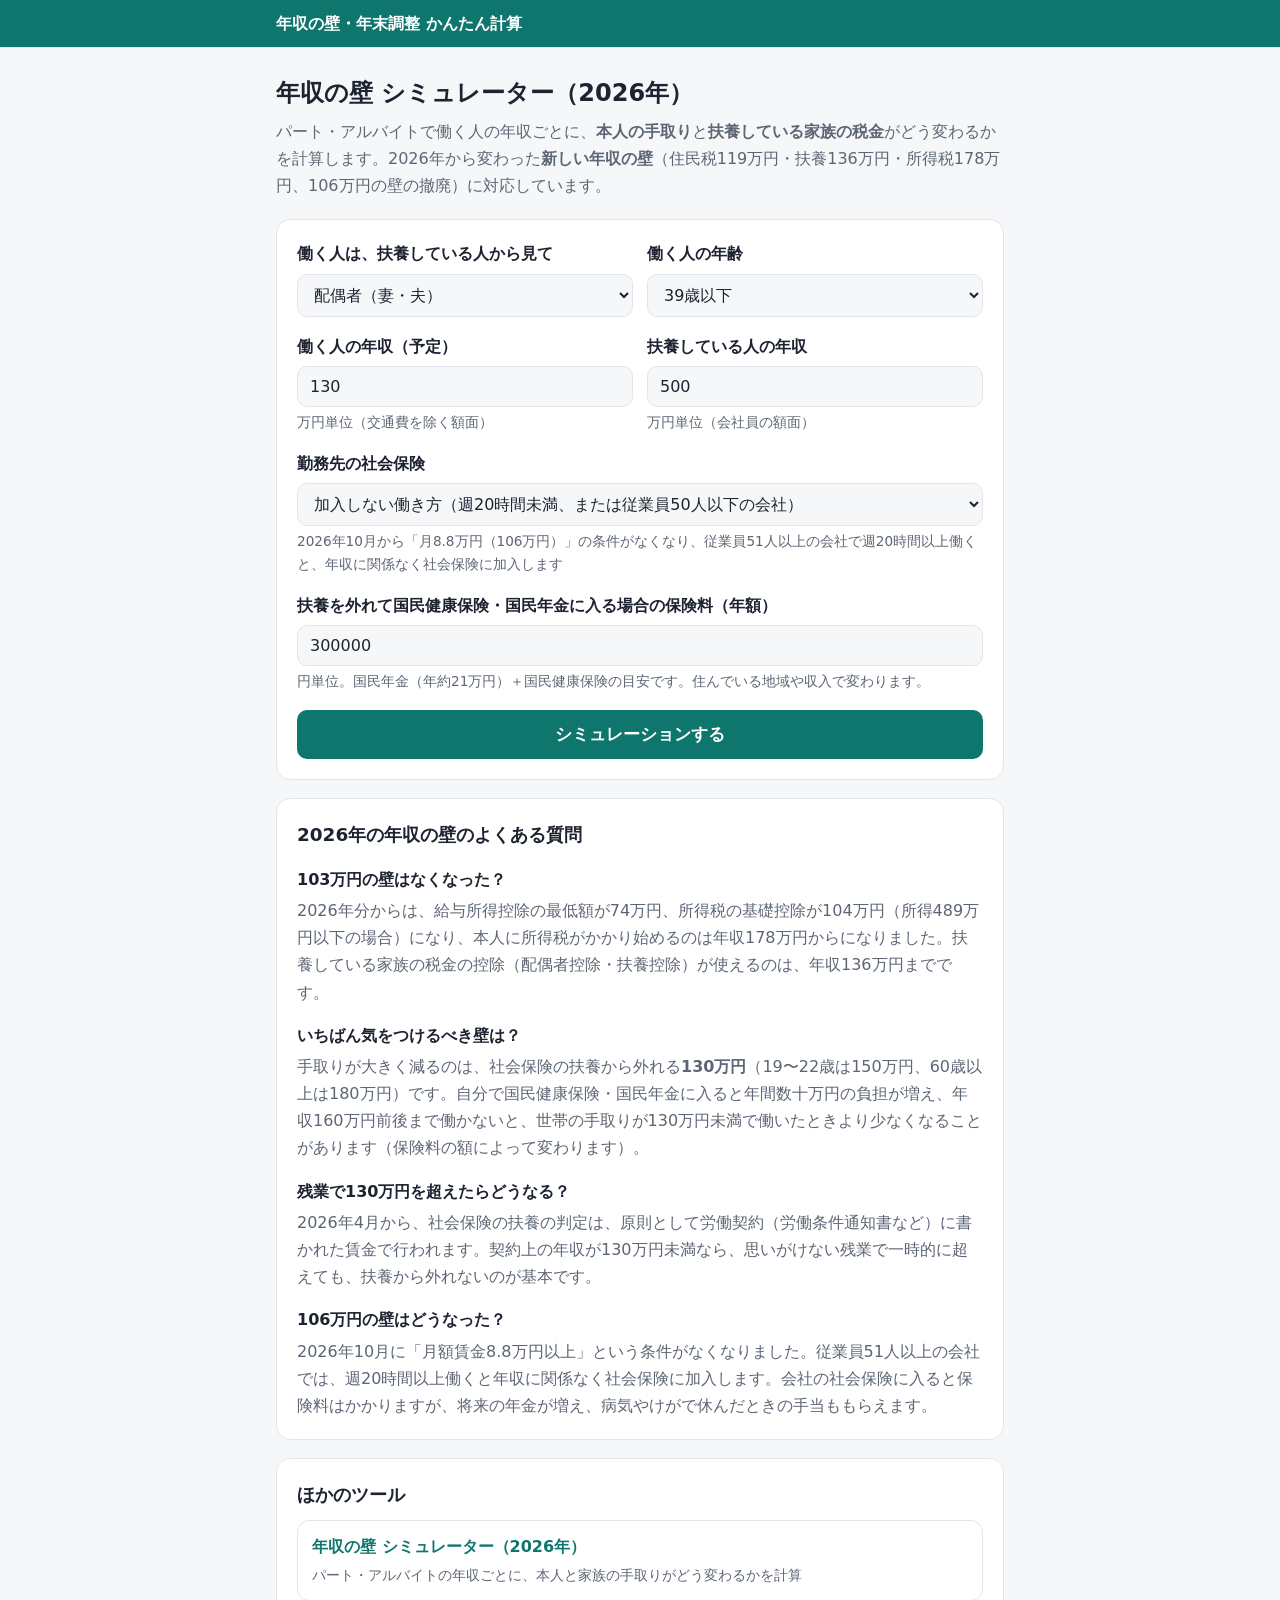
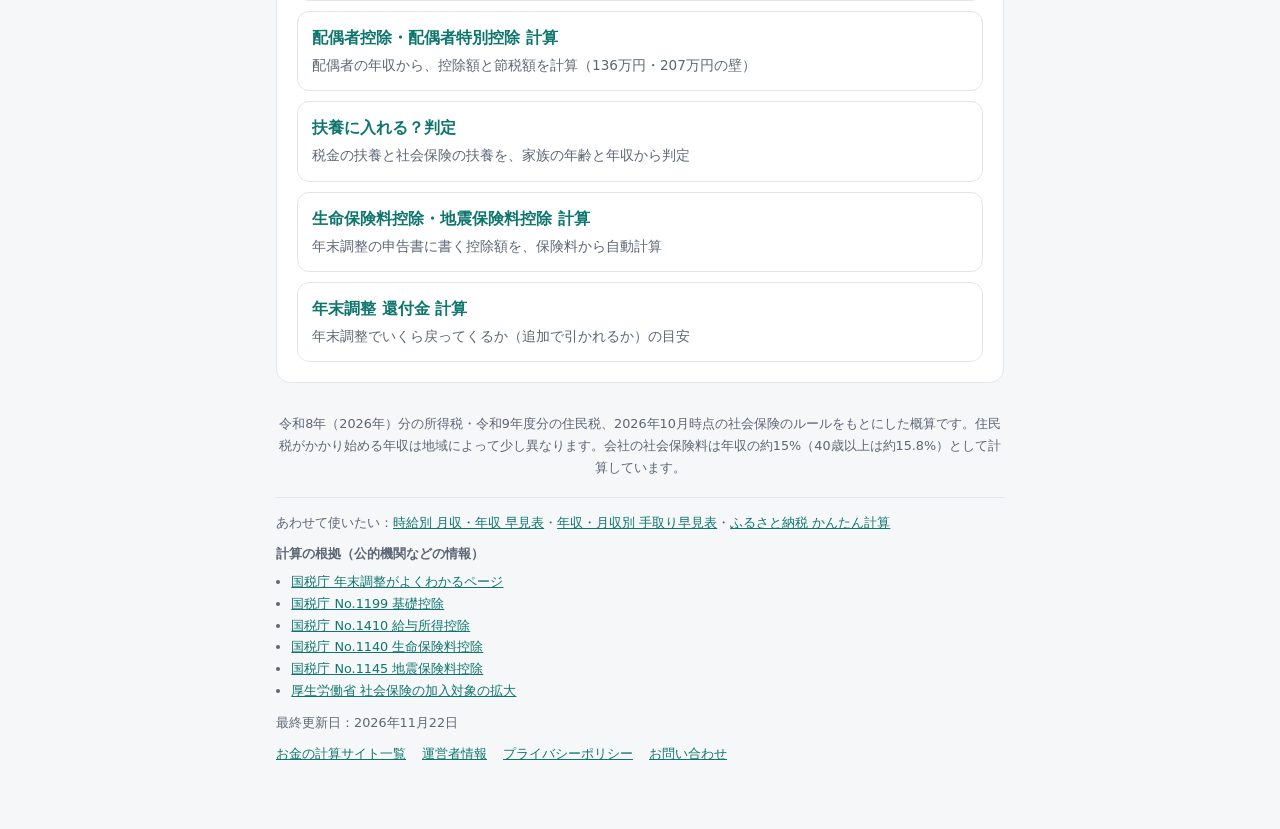
==== commit cc602867: "最終更新日を反映 Co-Authored-By: Claude Opus 5.5 <noreply@anthropic.com>" ====
--- a/index.html
+++ b/index.html
@@ -17,7 +17,7 @@
 <link rel="icon" href="/favicon.ico" sizes="48x48">
 <link rel="icon" href="/favicon.svg" type="image/svg+xml">
 <script async src="https://www.googletagmanager.com/gtag/js?id=G-CTGWFB173X"></script>
-<script>window.dataLayer=window.dataLayer||[];function gtag(){dataLayer.push(arguments);}gtag('js',new Date());gtag('config','G-CTGWFB173X');</script>
+<script>window.dataLayer=window.dataLayer||[];function gtag(){dataLayer.push(arguments);}gtag('js',new Date());gtag('config','G-CTGWFB173X');document.addEventListener('click',function(e){var b=e.target.closest&&e.target.closest('button#calc,button#judge,button#make');if(b)gtag('event','tool_use',{tool_path:location.pathname,button_id:b.id});},true);</script>
 <!--/sw-head-->
 <link rel="stylesheet" href="assets/style.css">
 <style>
@@ -106,7 +106,7 @@
 
   <footer>令和8年（2026年）分の所得税・令和9年度分の住民税、2026年10月時点の社会保険のルールをもとにした概算です。住民税がかかり始める年収は地域によって少し異なります。会社の社会保険料は年収の約15%（40歳以上は約15.8%）として計算しています。</footer>
 <!--sw-foot-->
-<div style="font-size:.8rem;color:var(--muted);margin-top:18px;border-top:1px solid var(--line);padding-top:14px"><p style="margin:0 0 10px">あわせて使いたい：<a href="/jikyu-hayami/">時給別 月収・年収 早見表</a>・<a href="/nenshu/">年収・月収別 手取り早見表</a>・<a href="/furusato/">ふるさと納税 かんたん計算</a></p><p style="margin:0 0 6px;font-weight:600">計算の根拠（公的機関などの情報）</p><ul style="margin:0 0 10px;padding-left:1.2em"><li><a href="https://www.nta.go.jp/users/gensen/nencho/index.htm" target="_blank" rel="noopener">国税庁 年末調整がよくわかるページ</a></li><li><a href="https://www.nta.go.jp/taxes/shiraberu/taxanswer/shotoku/1199.htm" target="_blank" rel="noopener">国税庁 No.1199 基礎控除</a></li><li><a href="https://www.nta.go.jp/taxes/shiraberu/taxanswer/shotoku/1410.htm" target="_blank" rel="noopener">国税庁 No.1410 給与所得控除</a></li><li><a href="https://www.nta.go.jp/taxes/shiraberu/taxanswer/shotoku/1140.htm" target="_blank" rel="noopener">国税庁 No.1140 生命保険料控除</a></li><li><a href="https://www.nta.go.jp/taxes/shiraberu/taxanswer/shotoku/1145.htm" target="_blank" rel="noopener">国税庁 No.1145 地震保険料控除</a></li><li><a href="https://www.mhlw.go.jp/tekiyoukakudai/" target="_blank" rel="noopener">厚生労働省 社会保険の加入対象の拡大</a></li></ul><p style="margin:0 0 10px">最終更新日：2026年10月20日</p><nav style="display:flex;flex-wrap:wrap;gap:6px 16px"><a href="/sites/">お金の計算サイト一覧</a><a href="/about/">運営者情報</a><a href="/privacy/">プライバシーポリシー</a><a href="/contact/">お問い合わせ</a></nav></div>
+<div style="font-size:.8rem;color:var(--muted);margin-top:18px;border-top:1px solid var(--line);padding-top:14px"><p style="margin:0 0 10px">あわせて使いたい：<a href="/jikyu-hayami/">時給別 月収・年収 早見表</a>・<a href="/nenshu/">年収・月収別 手取り早見表</a>・<a href="/furusato/">ふるさと納税 かんたん計算</a></p><p style="margin:0 0 6px;font-weight:600">計算の根拠（公的機関などの情報）</p><ul style="margin:0 0 10px;padding-left:1.2em"><li><a href="https://www.nta.go.jp/users/gensen/nencho/index.htm" target="_blank" rel="noopener">国税庁 年末調整がよくわかるページ</a></li><li><a href="https://www.nta.go.jp/taxes/shiraberu/taxanswer/shotoku/1199.htm" target="_blank" rel="noopener">国税庁 No.1199 基礎控除</a></li><li><a href="https://www.nta.go.jp/taxes/shiraberu/taxanswer/shotoku/1410.htm" target="_blank" rel="noopener">国税庁 No.1410 給与所得控除</a></li><li><a href="https://www.nta.go.jp/taxes/shiraberu/taxanswer/shotoku/1140.htm" target="_blank" rel="noopener">国税庁 No.1140 生命保険料控除</a></li><li><a href="https://www.nta.go.jp/taxes/shiraberu/taxanswer/shotoku/1145.htm" target="_blank" rel="noopener">国税庁 No.1145 地震保険料控除</a></li><li><a href="https://www.mhlw.go.jp/tekiyoukakudai/" target="_blank" rel="noopener">厚生労働省 社会保険の加入対象の拡大</a></li></ul><p style="margin:0 0 10px">最終更新日：2026年11月22日</p><nav style="display:flex;flex-wrap:wrap;gap:6px 16px"><a href="/sites/">お金の計算サイト一覧</a><a href="/about/">運営者情報</a><a href="/privacy/">プライバシーポリシー</a><a href="/contact/">お問い合わせ</a></nav></div>
 <!--/sw-foot-->
 </div>
 
